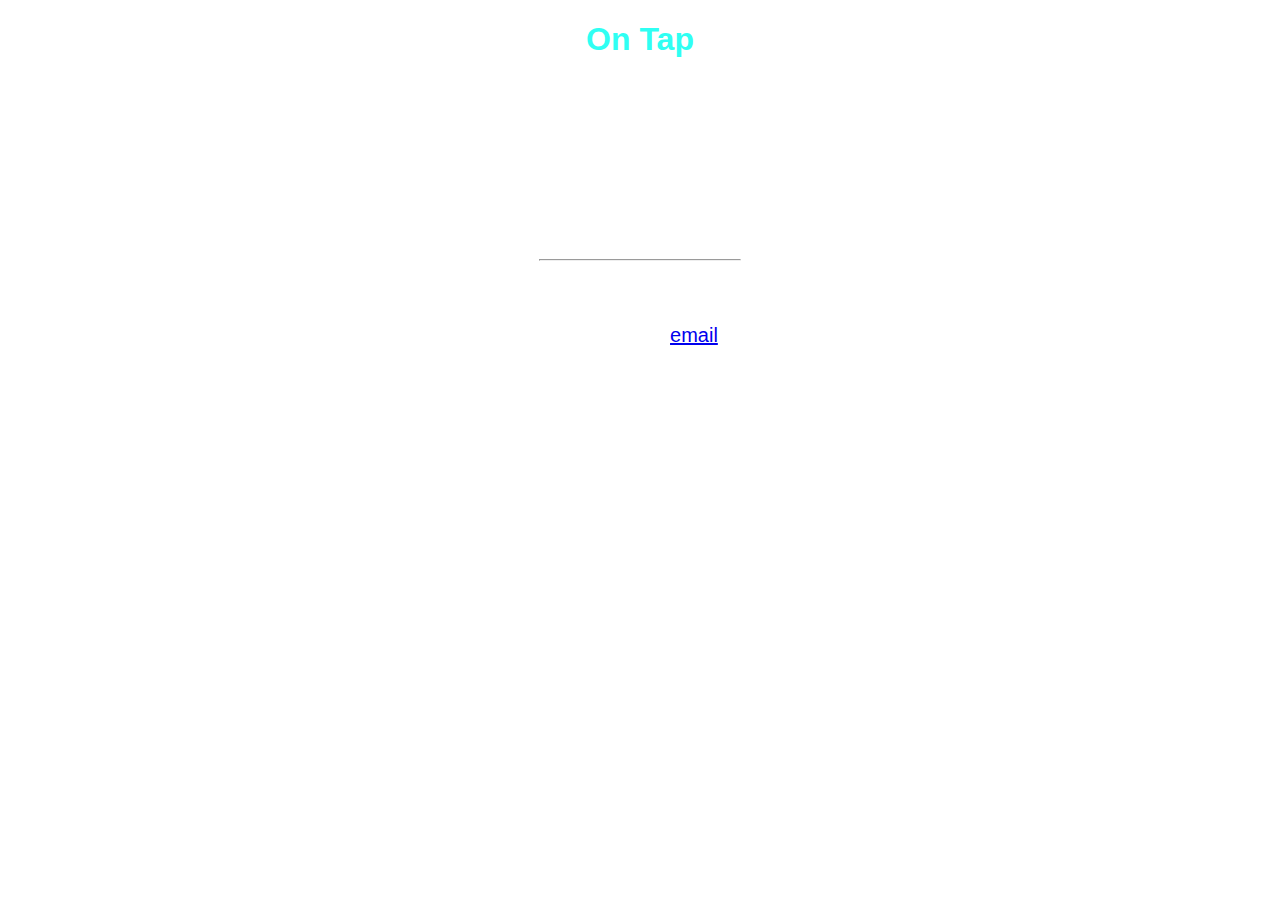
==== unit_3/index.html @ 1e6fad8e "Unit 3 Markup" ====
<!DOCTYPE html>

<html>

<head>
<link rel="stylesheet" type="text/css" href="css/style.css">
</head>

<title>
On Tap
</title>

<body>

<h1>
On Tap
</h1>

<p id="slogan">
Take a crack with On Tap.
</p>
<p>
With hundreds of restaurants and bars popping up every year in NYC, it's impossible to stay on top of every opening. On Tap is the key to finding the newest restaurants, catered to your tastes.</p>

<ul>
<li>Search our neighborhood maps for local spots</li>	
<li>Check in to gain points and find similar eats</li>
<li>Link up with friends to see places they recommend</li>
</ul>
<hr>
<p>
(FOMO not included.)
</p> 

<p>Send me an <a href="mailto:dmb239@georgetown.edu?subject=Tell Me More About On Tap">email</a>.</p>

</body>

</html>
---- unit_3/css/style.css ----
body {
  text-align: center;
  background: url("DSC_4647-Edit-1050x701.jpg");
  background-size: cover;
  color: #fff;
  font-family: Helvetica;
}

h1 {
	font-weight: bold;
	color: #2FFFF3;
}

hr {
  width: 200px;
}

#slogan {
	font-style: italic;
}

p {
  font-size: 20px;
}
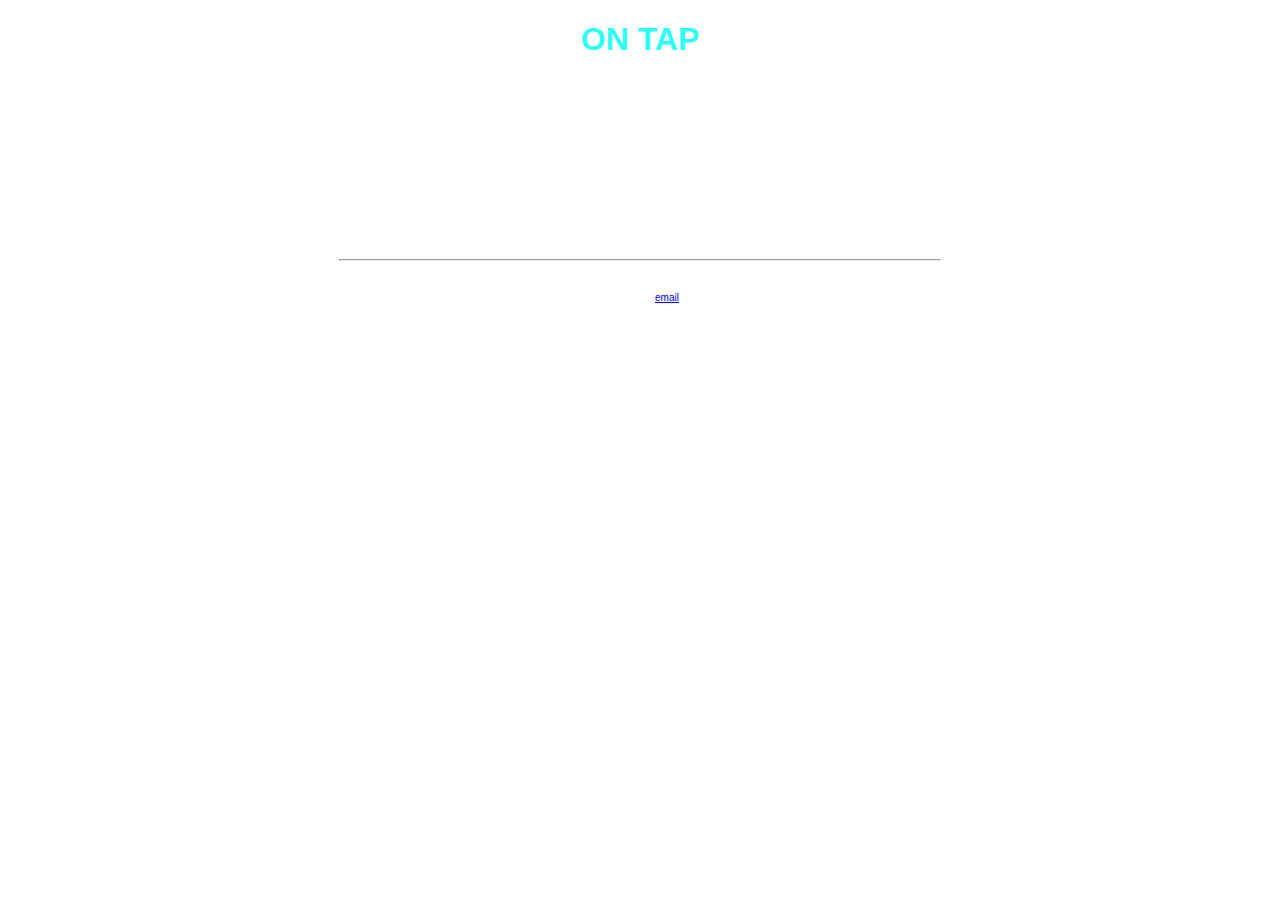
==== commit 19b0f368: "one more time" ====
--- a/unit_3/index.html
+++ b/unit_3/index.html
@@ -28,11 +28,11 @@
 <li>Link up with friends to see places they recommend</li>
 </ul>
 <hr>
-<p>
+<p id=fomo>
 (FOMO not included.)
 </p> 
 
-<p>Send me an <a href="mailto:dmb239@georgetown.edu?subject=Tell Me More About On Tap">email</a>.</p>
+<p id=email>Send me an <a href="mailto:dmb239@georgetown.edu?subject=Tell Me More About On Tap">email</a>.</p>
 
 </body>
 
--- a/unit_3/css/style.css
+++ b/unit_3/css/style.css
@@ -1,24 +1,32 @@
 body {
   text-align: center;
-  background: url("DSC_4647-Edit-1050x701.jpg");
+  background: url(images/hotdawg.jpg);
   background-size: cover;
   color: #fff;
   font-family: Helvetica;
 }
 
 h1 {
+  text-transform: uppercase;
 	font-weight: bold;
 	color: #2FFFF3;
 }
 
 hr {
-  width: 200px;
+  width: 600px;
 }
 
 #slogan {
 	font-style: italic;
 }
 
+#fomo {
+  font-size:10px;
+}
+
 p {
   font-size: 20px;
+}
+
+#email {font-size: 10px;
 }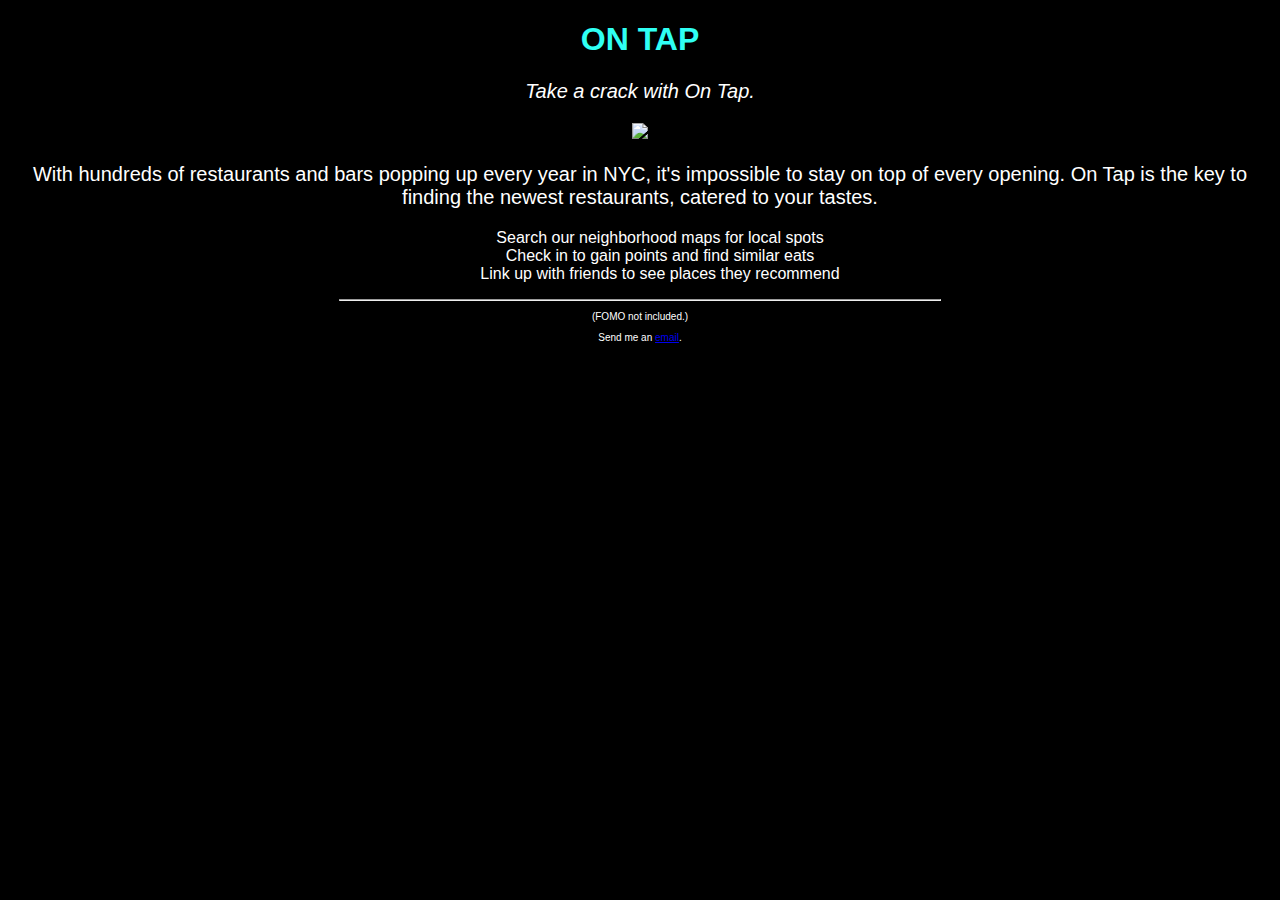
==== commit 9c21b433: "ug" ====
--- a/unit_3/index.html
+++ b/unit_3/index.html
@@ -12,6 +12,7 @@
 
 <body>
 
+
 <h1>
 On Tap
 </h1>
@@ -19,6 +20,9 @@
 <p id="slogan">
 Take a crack with On Tap.
 </p>
+
+<img src="http://whalebonemag.com/wp-content/uploads/2015/08/DSC_4647-Edit-1050x701.jpg">
+
 <p>
 With hundreds of restaurants and bars popping up every year in NYC, it's impossible to stay on top of every opening. On Tap is the key to finding the newest restaurants, catered to your tastes.</p>
 
--- a/unit_3/css/style.css
+++ b/unit_3/css/style.css
@@ -1,6 +1,6 @@
 body {
   text-align: center;
-  background: url(images/hotdawg.jpg);
+  background: #000000;
   background-size: cover;
   color: #fff;
   font-family: Helvetica;
@@ -29,4 +29,9 @@
 }
 
 #email {font-size: 10px;
+}
+
+ul {
+    text-align: center;
+    list-style-type: none;
 }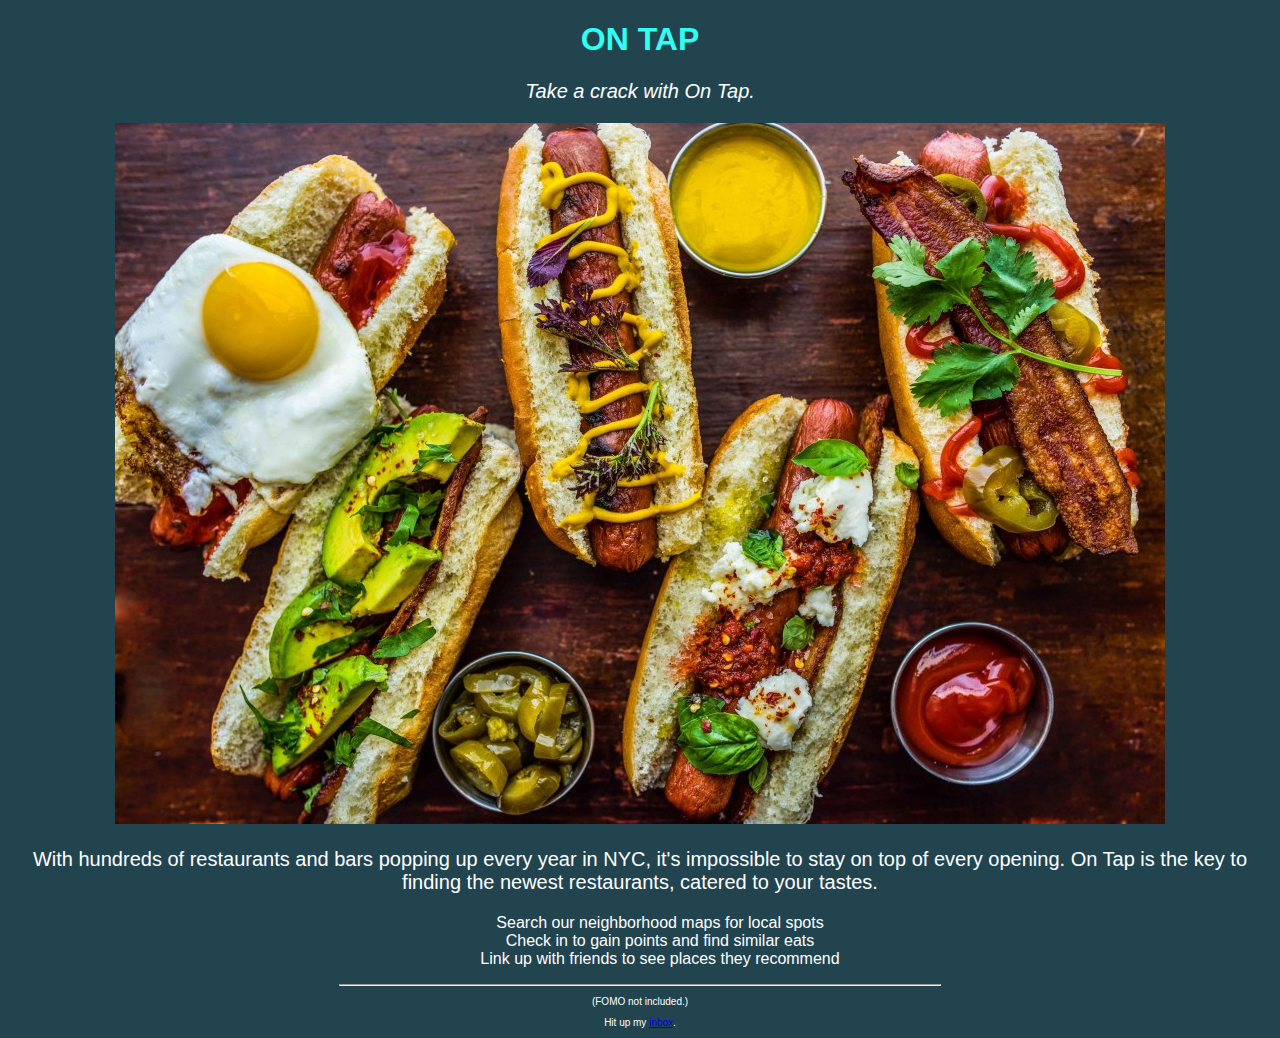
==== commit 441d4877: "xx" ====
--- a/unit_3/index.html
+++ b/unit_3/index.html
@@ -21,7 +21,7 @@
 Take a crack with On Tap.
 </p>
 
-<img src="http://whalebonemag.com/wp-content/uploads/2015/08/DSC_4647-Edit-1050x701.jpg">
+<img src="images/hotdawg.jpg">
 
 <p>
 With hundreds of restaurants and bars popping up every year in NYC, it's impossible to stay on top of every opening. On Tap is the key to finding the newest restaurants, catered to your tastes.</p>
@@ -36,7 +36,7 @@
 (FOMO not included.)
 </p> 
 
-<p id=email>Send me an <a href="mailto:dmb239@georgetown.edu?subject=Tell Me More About On Tap">email</a>.</p>
+<p id=email>Hit up my <a href="mailto:dmb239@georgetown.edu?subject=Tell Me More About On Tap">inbox</a>.</p>
 
 </body>
 
--- a/unit_3/css/style.css
+++ b/unit_3/css/style.css
@@ -1,7 +1,6 @@
 body {
   text-align: center;
-  background: #000000;
-  background-size: cover;
+  background: #22444F;
   color: #fff;
   font-family: Helvetica;
 }
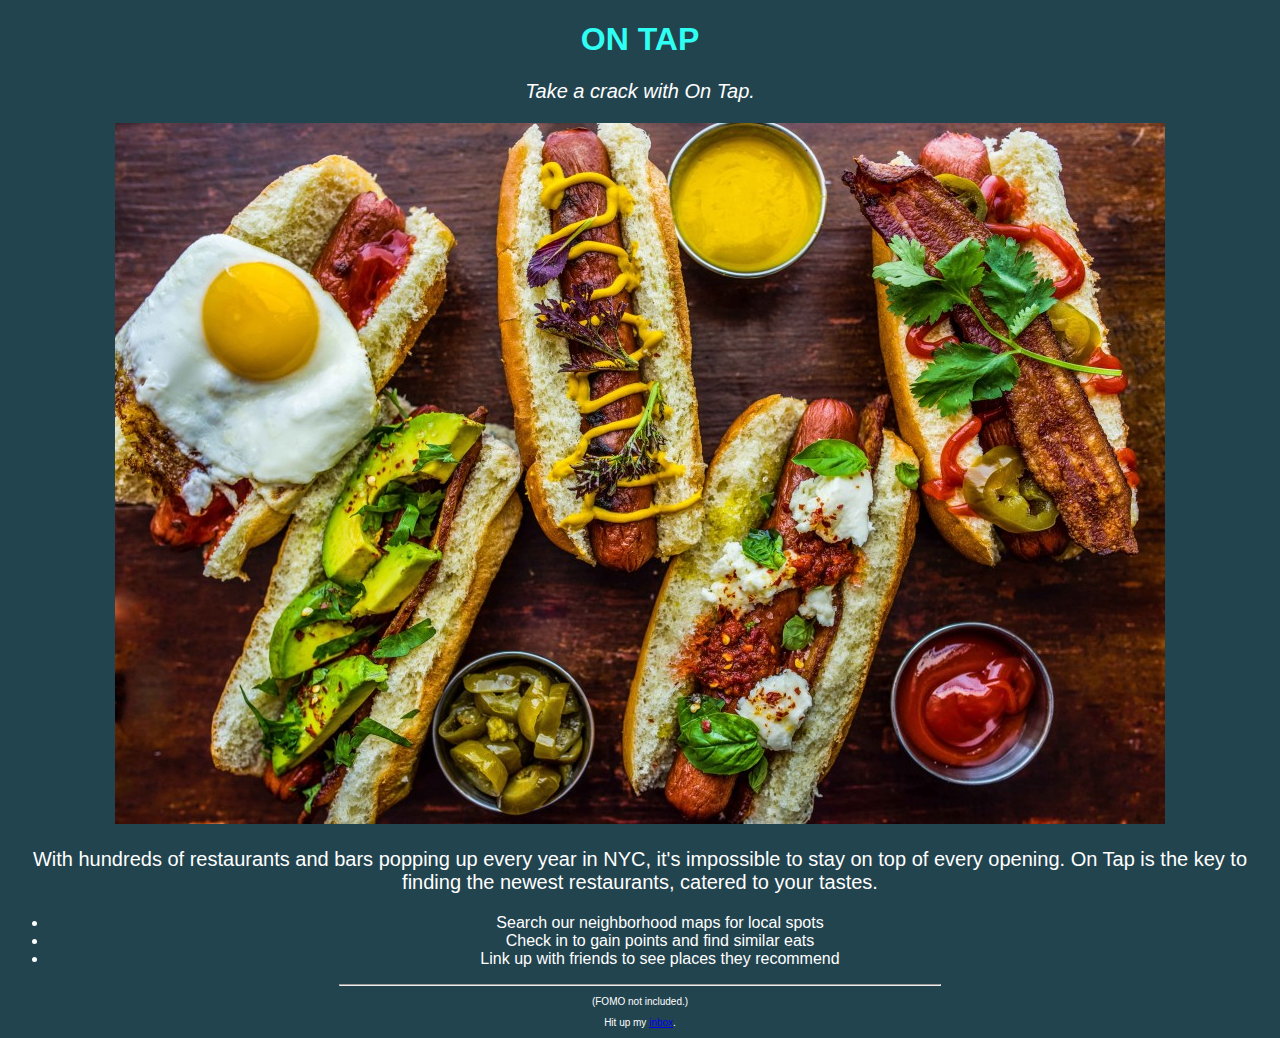
==== commit 4cbfe9cc: "final" ====
--- a/unit_3/index.html
+++ b/unit_3/index.html
@@ -21,7 +21,7 @@
 Take a crack with On Tap.
 </p>
 
-<img src="images/hotdawg.jpg">
+<img src="images/hotdawg.jpg" alt="Hot Dogs Galore" title="Don't you want to eat this hot dog?">
 
 <p>
 With hundreds of restaurants and bars popping up every year in NYC, it's impossible to stay on top of every opening. On Tap is the key to finding the newest restaurants, catered to your tastes.</p>
--- a/unit_3/css/style.css
+++ b/unit_3/css/style.css
@@ -30,7 +30,3 @@
 #email {font-size: 10px;
 }
 
-ul {
-    text-align: center;
-    list-style-type: none;
-}